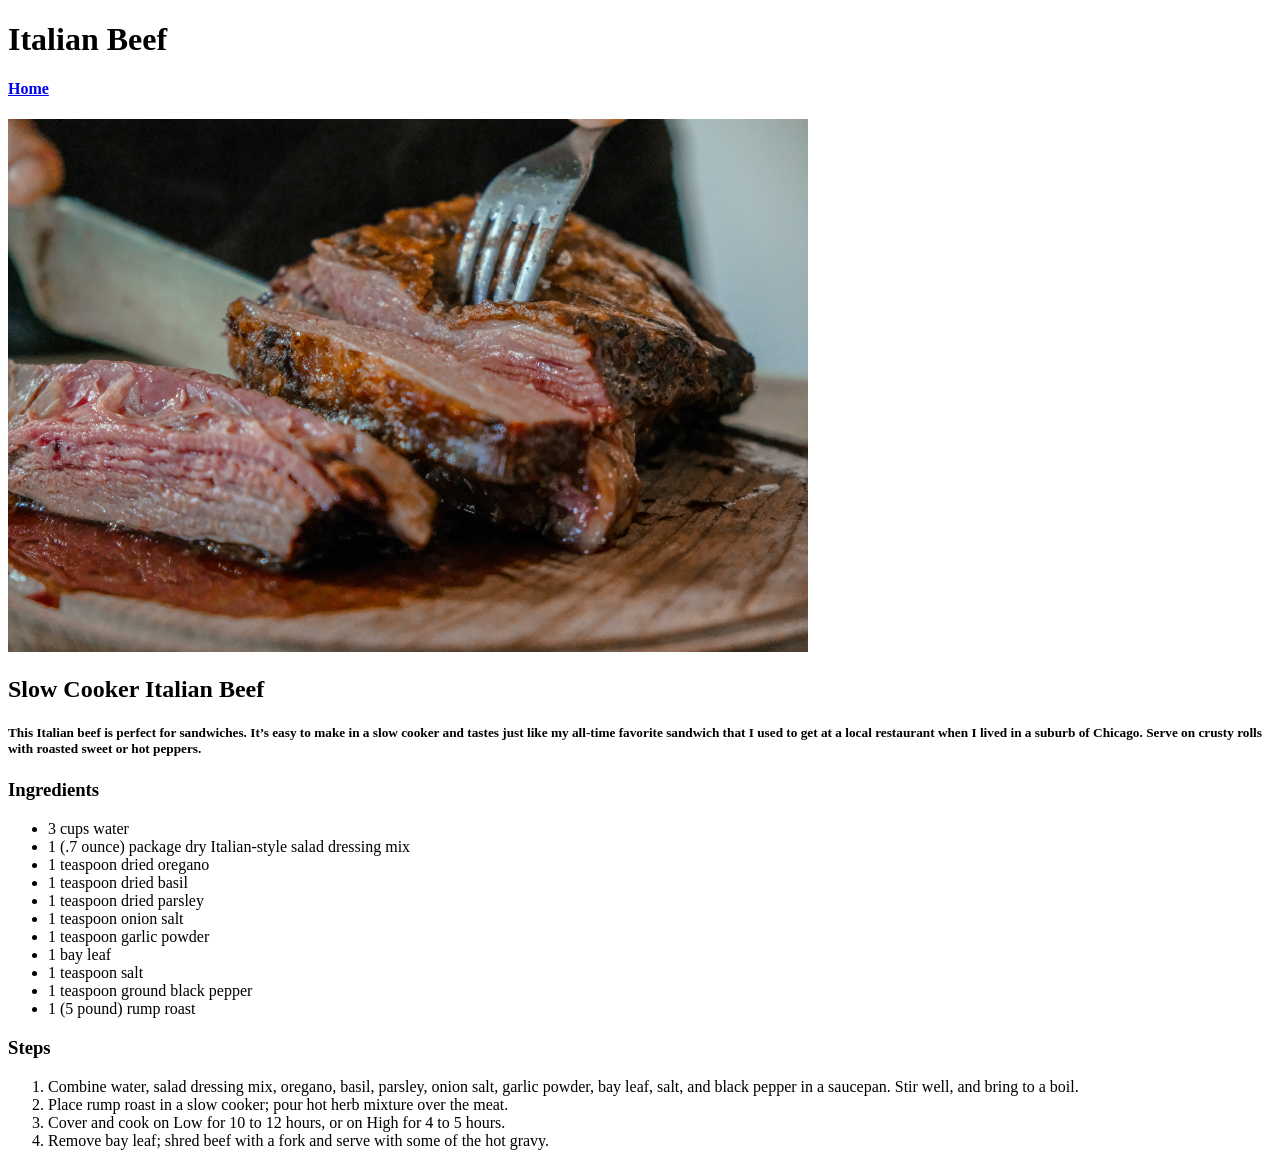
==== recipes/italian-beef.html @ 1b2bb9dc "Add main and submain web pages" ====
<!DOCTYPE html>
<html lang="en">
<head>
    <meta charset="UTF-8">
    <meta name="viewport" content="width=device-width, initial-scale=1.0">
    <title>Italian Beef</title>
</head>
<body>
 <h1>Italian Beef</h1>
     <p><h4><a href="../index.html">Home</a></h4></p>
     <img src="../images/italian-beef.jpg" alt="person slicing an Italian Beef on brown wooden board" width="800" height="533">
<p><h2>Slow Cooker Italian Beef</h2></p>
    <p><h5>This Italian beef is perfect for sandwiches. It’s easy to make in a slow cooker and tastes just like my all-time favorite sandwich that I used to get at a local restaurant when I lived in a suburb of Chicago. Serve on crusty rolls with roasted sweet or hot peppers.</h5></p>
    <p><h3>Ingredients</h3></p>
    <ul><li>3 cups water</li>
    <li>1 (.7 ounce) package dry Italian-style salad dressing mix</li>
    <li>1 teaspoon dried oregano</li>
    <li>1 teaspoon dried basil</li>
    <li>1 teaspoon dried parsley</li>
    <li>1 teaspoon onion salt</li>
    <li>1 teaspoon garlic powder</li>
    <li>1 bay leaf</li>
    <li>1 teaspoon salt</li>
    <li>1 teaspoon ground black pepper</li>
    <li>1 (5 pound) rump roast</li></ul>
    <h3>Steps</h3>
    <ol><li>Combine water, salad dressing mix, oregano, basil, parsley, onion salt, garlic powder, bay leaf, salt, and black pepper in a saucepan. Stir well, and bring to a boil.</li>
    <li>Place rump roast in a slow cooker; pour hot herb mixture over the meat.</li>
    <li>Cover and cook on Low for 10 to 12 hours, or on High for 4 to 5 hours.</li>
    <li>Remove bay leaf; shred beef with a fork and serve with some of the hot gravy.</li>
    </ol>
</body>
</html>
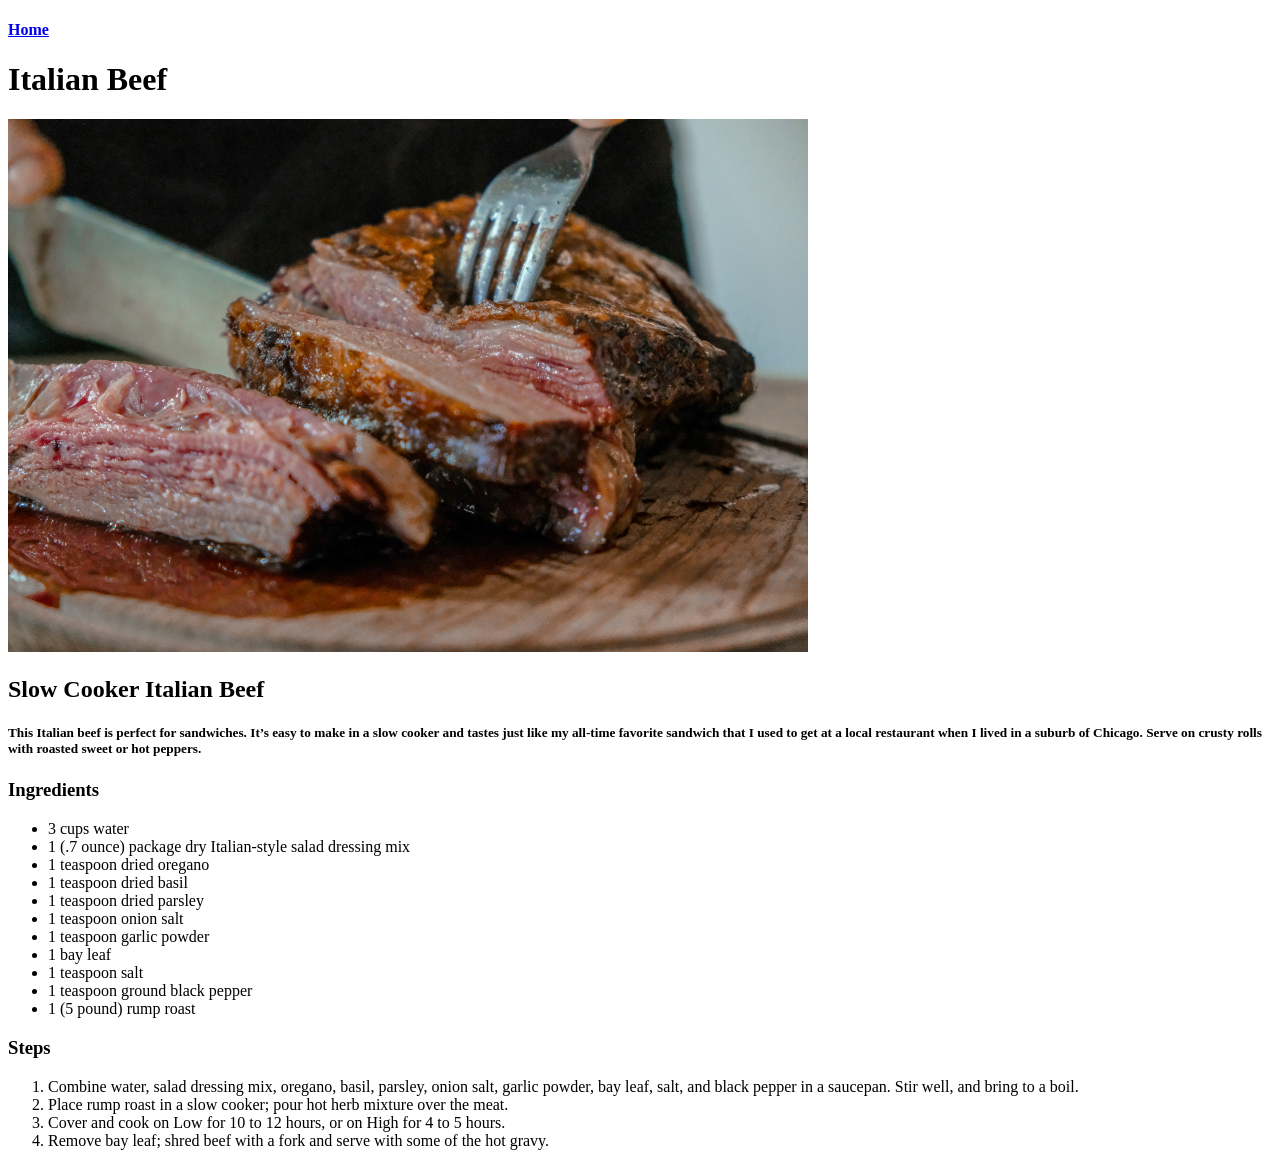
==== commit cbbd14d1: "Change link back to index page position At first the position of each page link "home" to index page" ====
--- a/recipes/italian-beef.html
+++ b/recipes/italian-beef.html
@@ -6,8 +6,8 @@
     <title>Italian Beef</title>
 </head>
 <body>
+     <p><h4><a href="../index.html">Home</a></h4></p>
  <h1>Italian Beef</h1>
-     <p><h4><a href="../index.html">Home</a></h4></p>
      <img src="../images/italian-beef.jpg" alt="person slicing an Italian Beef on brown wooden board" width="800" height="533">
 <p><h2>Slow Cooker Italian Beef</h2></p>
     <p><h5>This Italian beef is perfect for sandwiches. It’s easy to make in a slow cooker and tastes just like my all-time favorite sandwich that I used to get at a local restaurant when I lived in a suburb of Chicago. Serve on crusty rolls with roasted sweet or hot peppers.</h5></p>
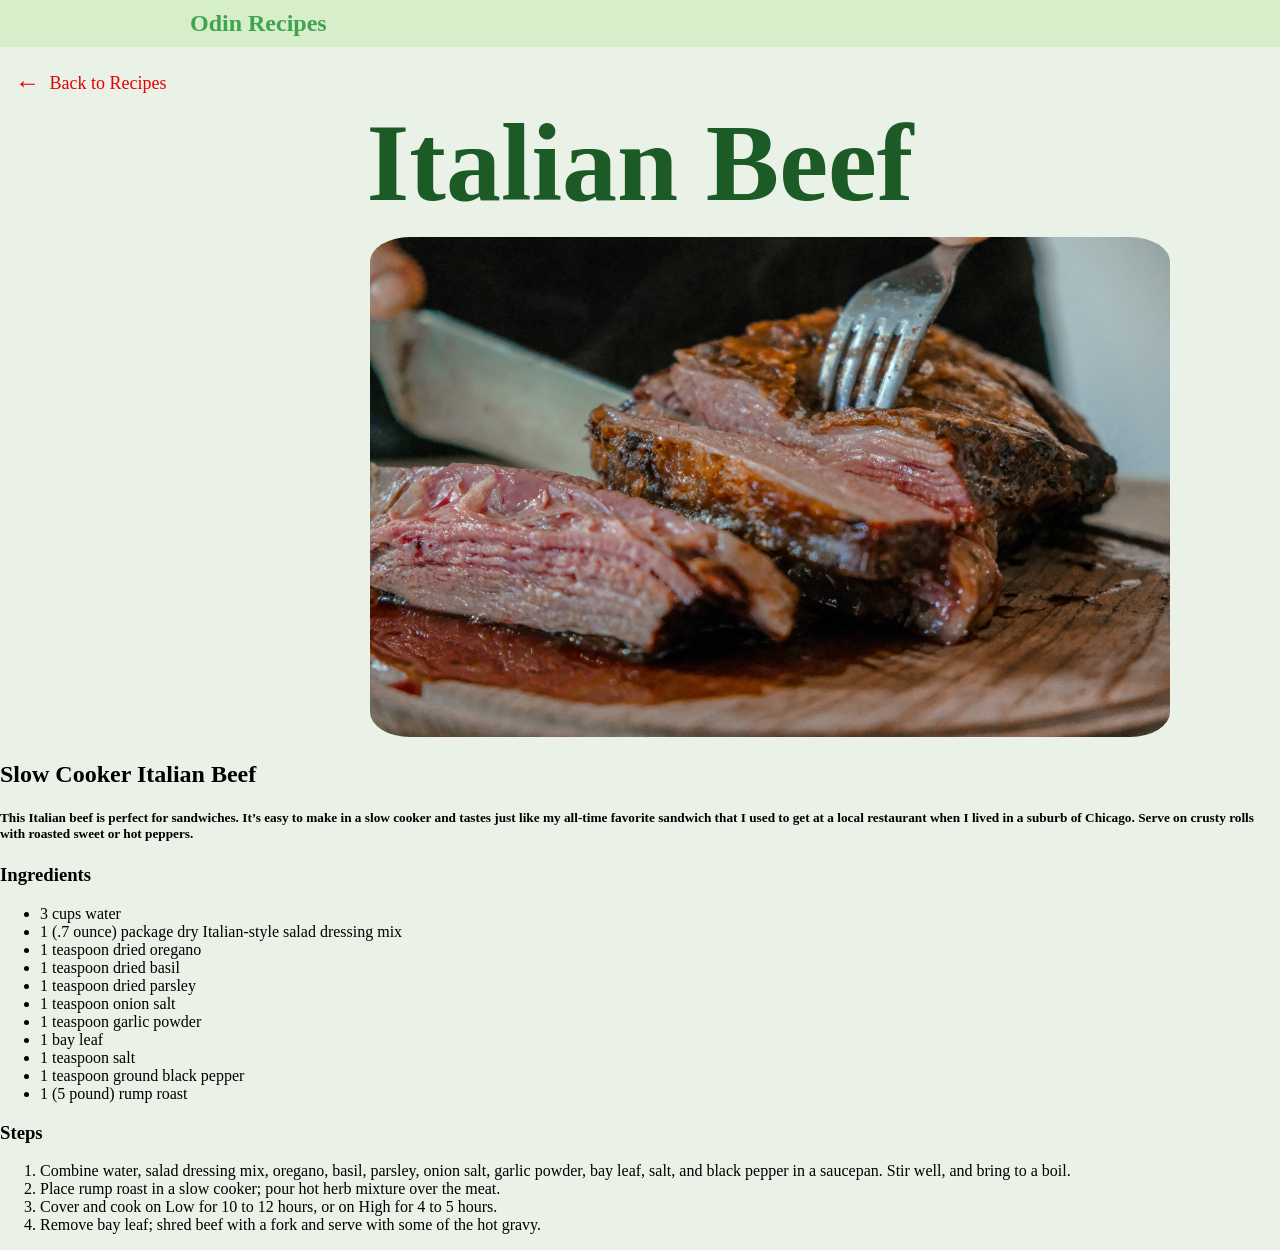
==== commit a9e45e3e: "Add recipe pages style" ====
--- a/recipes/italian-beef.html
+++ b/recipes/italian-beef.html
@@ -4,14 +4,24 @@
     <meta charset="UTF-8">
     <meta name="viewport" content="width=device-width, initial-scale=1.0">
     <title>Italian Beef</title>
+    <link rel="stylesheet" href="styles.css">
 </head>
 <body>
-     <p><h4><a href="../index.html">Home</a></h4></p>
- <h1>Italian Beef</h1>
-     <img src="../images/italian-beef.jpg" alt="person slicing an Italian Beef on brown wooden board" width="800" height="533">
+    <h2 class="header">Odin Recipes</h2>
+
+    <div class="ref">
+
+    <a class="ref" href="../index.html"><span class="arrow">&larr;</span>
+        Back to Recipes</a>
+   </div>
+
+ <h1 class="foodname">Italian Beef</h1>
+
+     <img class="image" src="../images/italian-beef.jpg" alt="person slicing an Italian Beef on brown wooden board" width="800" height="500">
+
 <p><h2>Slow Cooker Italian Beef</h2></p>
-    <p><h5>This Italian beef is perfect for sandwiches. It’s easy to make in a slow cooker and tastes just like my all-time favorite sandwich that I used to get at a local restaurant when I lived in a suburb of Chicago. Serve on crusty rolls with roasted sweet or hot peppers.</h5></p>
-    <p><h3>Ingredients</h3></p>
+    <h5>This Italian beef is perfect for sandwiches. It’s easy to make in a slow cooker and tastes just like my all-time favorite sandwich that I used to get at a local restaurant when I lived in a suburb of Chicago. Serve on crusty rolls with roasted sweet or hot peppers.</h5>
+    <h3>Ingredients</h3>
     <ul><li>3 cups water</li>
     <li>1 (.7 ounce) package dry Italian-style salad dressing mix</li>
     <li>1 teaspoon dried oregano</li>
--- a/recipes/styles.css
+++ b/recipes/styles.css
@@ -0,0 +1,46 @@
+body {
+    background-color: #EAF1E7;
+    box-sizing: border-box;
+    font-family: "Times New Roman", Times, serif;
+    min-height: 100vh;
+    margin: 0;
+}
+
+.header {
+    color: rgb(64, 163, 80);
+    background-color: rgb(214, 238, 202);
+    margin-top: 0px;
+    padding-top: 10px;
+    padding-bottom: 10px;
+    padding-left: 190px;
+    font-weight: bolder
+}
+
+.ref {
+    color: rgb(226, 2, 2);
+    font-size: 18px;
+    text-decoration: none;
+    margin-left: 10px;
+}
+
+.arrow {
+    font-size: 25px;
+    position: relative;
+    top: 2px;
+    right: 5px;
+}
+
+.foodname {
+    color: rgb(28, 91, 38);
+    text-align: center;
+    margin-top: 5px;
+    margin-bottom: 10px;
+    font-size: 110px;
+}
+
+.image {
+    margin-top: 0px;
+    margin-left: 370px;
+    border-radius: 5%;
+    border: 2px;
+}
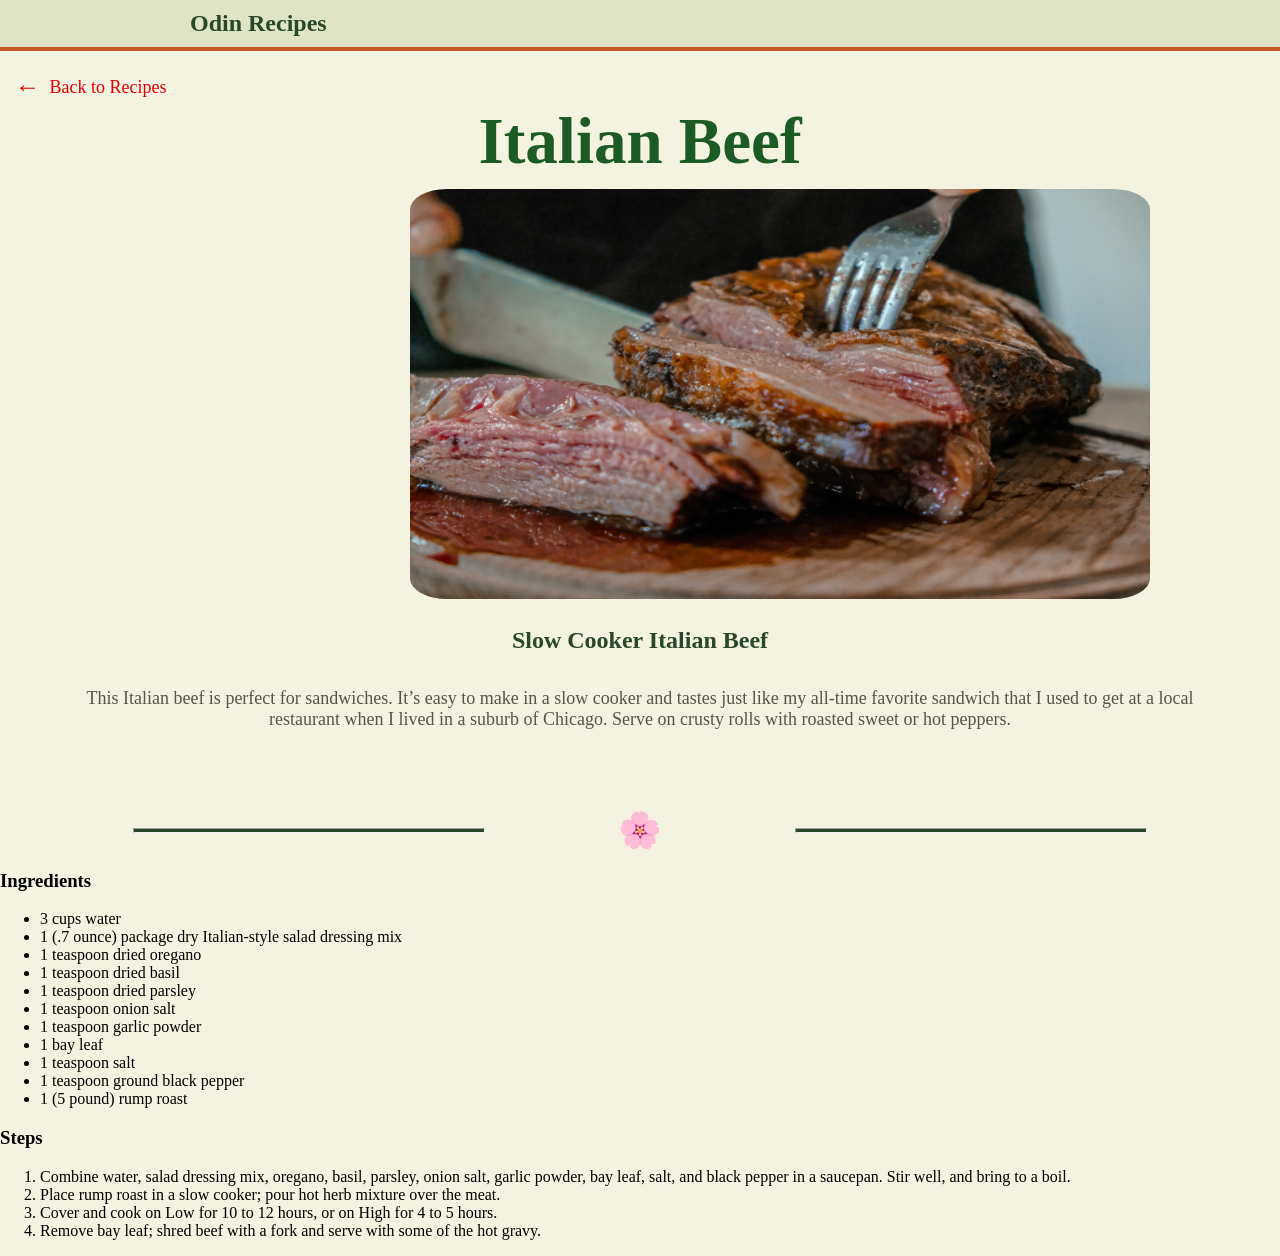
==== commit 2174b745: "Add style to recipe page" ====
--- a/recipes/italian-beef.html
+++ b/recipes/italian-beef.html
@@ -17,10 +17,18 @@
 
  <h1 class="foodname">Italian Beef</h1>
 
-     <img class="image" src="../images/italian-beef.jpg" alt="person slicing an Italian Beef on brown wooden board" width="800" height="500">
+     <img class="image" src="../images/italian-beef.jpg" alt="person slicing an Italian Beef on brown wooden board" width="740" height="410">
 
-<p><h2>Slow Cooker Italian Beef</h2></p>
-    <h5>This Italian beef is perfect for sandwiches. It’s easy to make in a slow cooker and tastes just like my all-time favorite sandwich that I used to get at a local restaurant when I lived in a suburb of Chicago. Serve on crusty rolls with roasted sweet or hot peppers.</h5>
+     <p class="shortname">Slow Cooker Italian Beef</p>
+     <p class="discription">This Italian beef is perfect for sandwiches. It’s easy to make in a slow cooker and tastes just like my all-time favorite sandwich that I used to get at a local restaurant when I lived in a suburb of Chicago. Serve on crusty rolls with roasted sweet or hot peppers.</p>
+
+     <div class="separator">
+    <hr>
+    <span class="flower">🌸</span>
+    <hr>
+</div>
+
+    
     <h3>Ingredients</h3>
     <ul><li>3 cups water</li>
     <li>1 (.7 ounce) package dry Italian-style salad dressing mix</li>
--- a/recipes/styles.css
+++ b/recipes/styles.css
@@ -1,5 +1,5 @@
 body {
-    background-color: #EAF1E7;
+    background-color: #F4F2E1;
     box-sizing: border-box;
     font-family: "Times New Roman", Times, serif;
     min-height: 100vh;
@@ -7,13 +7,14 @@
 }
 
 .header {
-    color: rgb(64, 163, 80);
-    background-color: rgb(214, 238, 202);
+    color: #29482B;
+    background-color:#E0E4C6;
     margin-top: 0px;
     padding-top: 10px;
     padding-bottom: 10px;
     padding-left: 190px;
-    font-weight: bolder
+    font-weight: bolder;
+    border-bottom: 4px solid #C15A28;
 }
 
 .ref {
@@ -35,12 +36,45 @@
     text-align: center;
     margin-top: 5px;
     margin-bottom: 10px;
-    font-size: 110px;
+    font-size: 65px;
 }
 
 .image {
     margin-top: 0px;
-    margin-left: 370px;
+    margin-left: 410px;
     border-radius: 5%;
     border: 2px;
+}
+
+.shortname {
+    color: #29482B;
+    text-align: center;
+    font-size: 24px;
+    font-weight: bold;
+}
+
+.discription {
+    color: #55554C;
+    text-align: center;
+    font-size: 18px;
+    padding-top: 10px;
+    padding-bottom: 10px;
+    padding-left: 50px;
+    padding-right: 50px;
+}
+
+.separator {
+    display: flex;
+    align-items: center;
+    margin-top: 70px;
+}
+
+hr {
+    background-color: #29482B;
+    width: 350px;
+    height: 3px;
+}
+
+.flower {
+    font-size: 35px;
 }
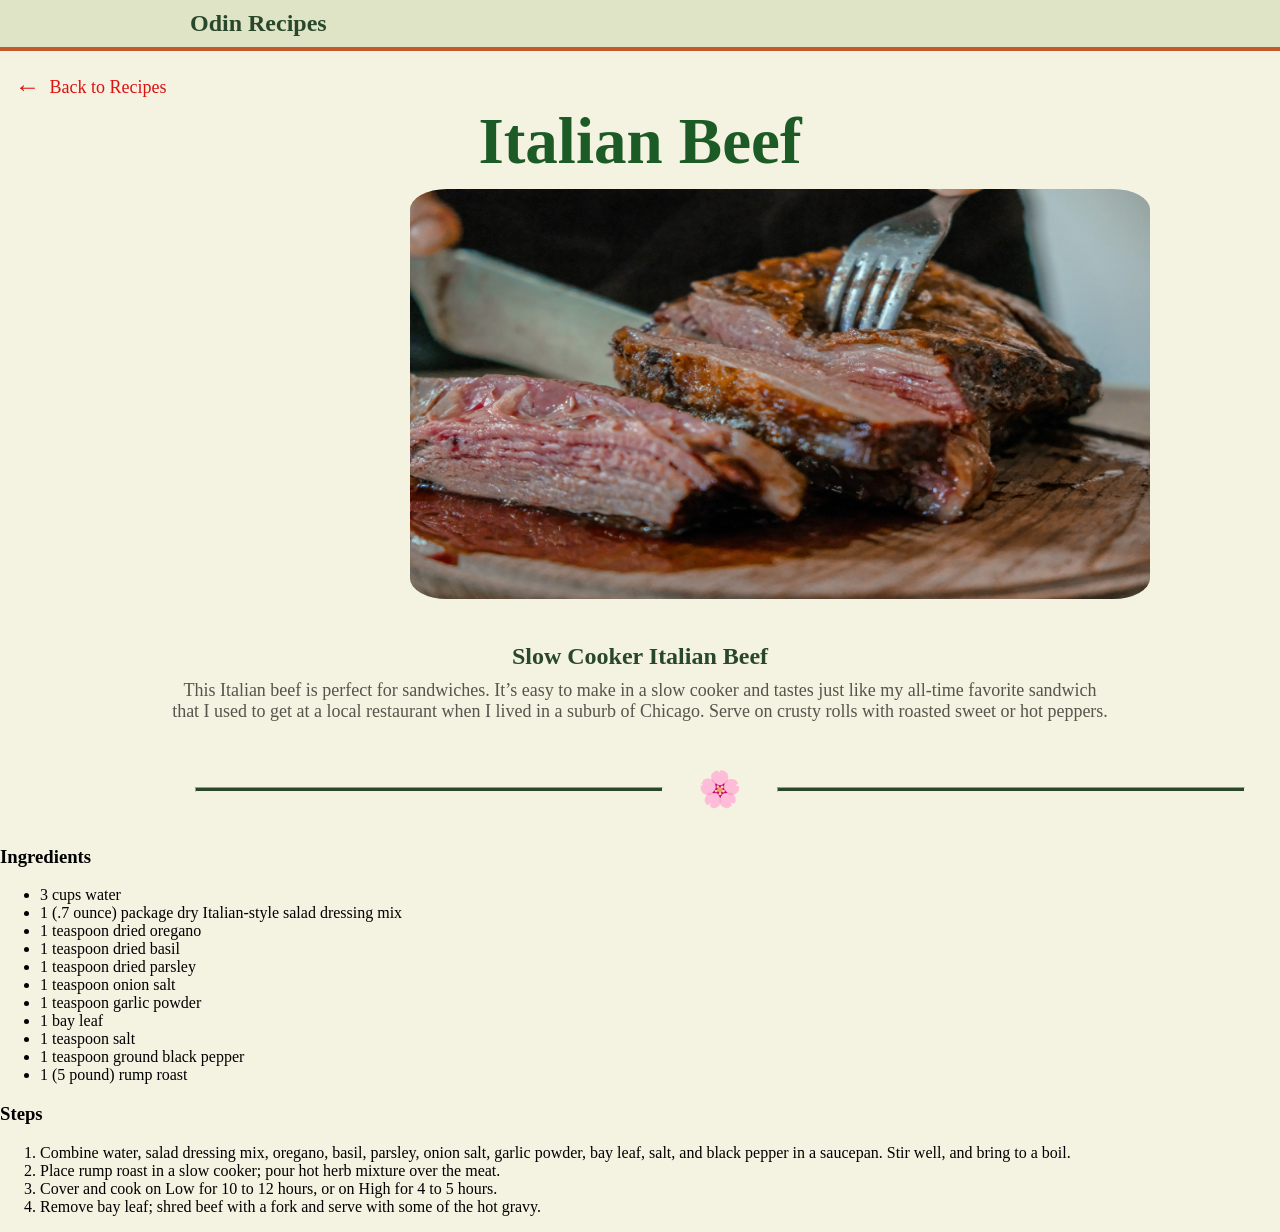
==== commit 78976a6f: "Adjust styles" ====
--- a/recipes/italian-beef.html
+++ b/recipes/italian-beef.html
@@ -20,7 +20,7 @@
      <img class="image" src="../images/italian-beef.jpg" alt="person slicing an Italian Beef on brown wooden board" width="740" height="410">
 
      <p class="shortname">Slow Cooker Italian Beef</p>
-     <p class="discription">This Italian beef is perfect for sandwiches. It’s easy to make in a slow cooker and tastes just like my all-time favorite sandwich that I used to get at a local restaurant when I lived in a suburb of Chicago. Serve on crusty rolls with roasted sweet or hot peppers.</p>
+     <p class="description">This Italian beef is perfect for sandwiches. It’s easy to make in a slow cooker and tastes just like my all-time favorite sandwich that I used to get at a local restaurant when I lived in a suburb of Chicago. Serve on crusty rolls with roasted sweet or hot peppers.</p>
 
      <div class="separator">
     <hr>
--- a/recipes/styles.css
+++ b/recipes/styles.css
@@ -18,7 +18,7 @@
 }
 
 .ref {
-    color: rgb(226, 2, 2);
+    color: rgb(222, 17, 17);
     font-size: 18px;
     text-decoration: none;
     margin-left: 10px;
@@ -51,30 +51,37 @@
     text-align: center;
     font-size: 24px;
     font-weight: bold;
+    margin-top: 40px;
+    margin-bottom: 0px;
 }
 
-.discription {
+.description {
     color: #55554C;
     text-align: center;
     font-size: 18px;
+    margin-top: 0px;
     padding-top: 10px;
     padding-bottom: 10px;
-    padding-left: 50px;
-    padding-right: 50px;
+    padding-left: 170px;
+    padding-right: 170px;
 }
 
 .separator {
     display: flex;
     align-items: center;
-    margin-top: 70px;
+    margin-top: 20px;
+    margin-left: 160px;
 }
 
 hr {
     background-color: #29482B;
-    width: 350px;
+    width: 500px;
     height: 3px;
+    margin: 35px;
+    
 }
 
 .flower {
     font-size: 35px;
+    margin: 0px;
 }
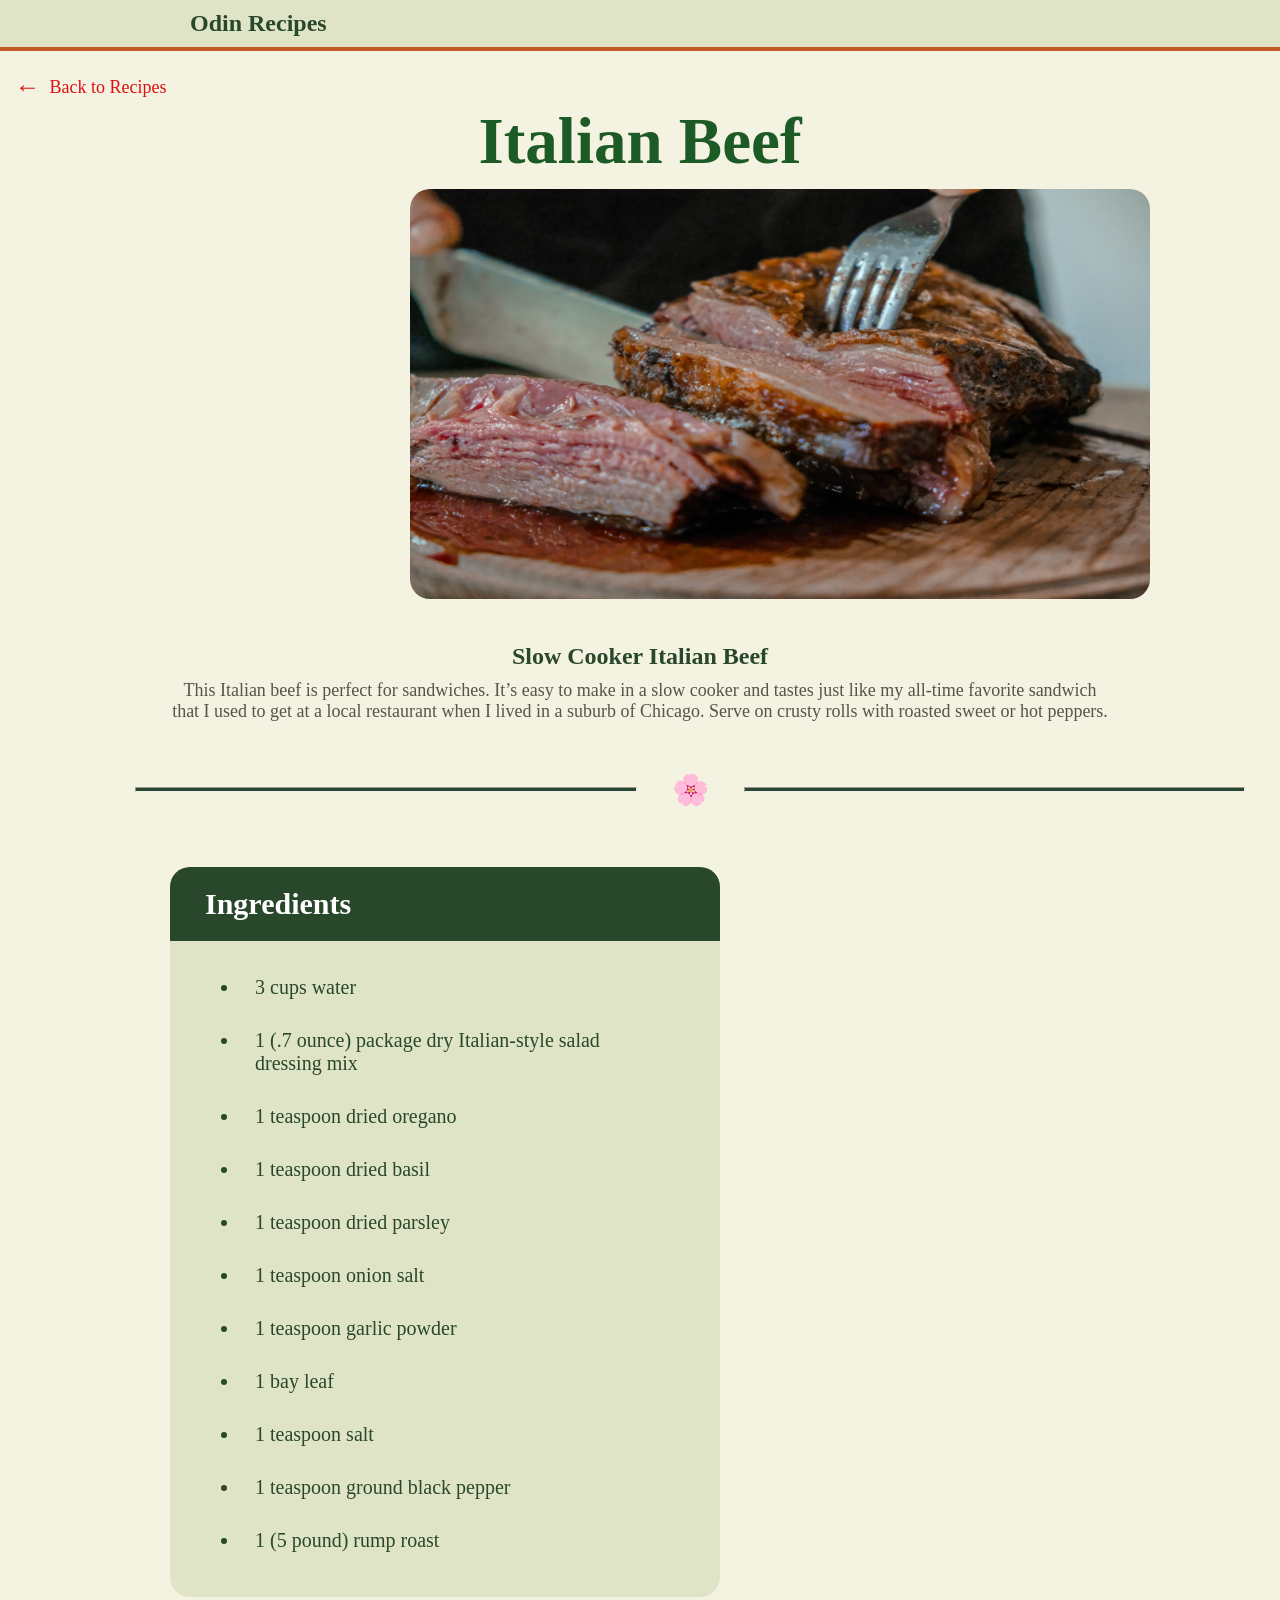
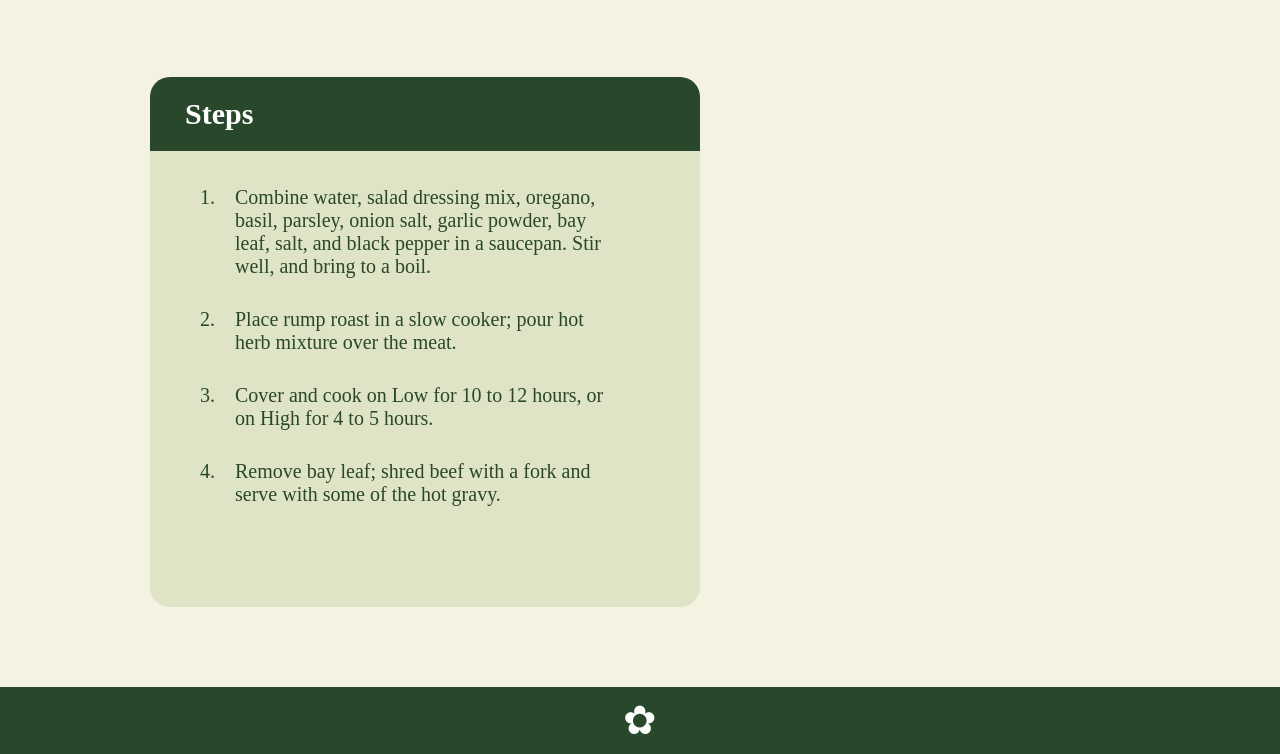
==== commit 5e75eaba: "Finish Italian beef page style" ====
--- a/recipes/italian-beef.html
+++ b/recipes/italian-beef.html
@@ -29,8 +29,8 @@
 </div>
 
     
-    <h3>Ingredients</h3>
-    <ul><li>3 cups water</li>
+   <div class="ingredients"><p class="ingheader">Ingredients</p>
+    <ul class="inlist"><li>3 cups water</li>
     <li>1 (.7 ounce) package dry Italian-style salad dressing mix</li>
     <li>1 teaspoon dried oregano</li>
     <li>1 teaspoon dried basil</li>
@@ -40,12 +40,15 @@
     <li>1 bay leaf</li>
     <li>1 teaspoon salt</li>
     <li>1 teaspoon ground black pepper</li>
-    <li>1 (5 pound) rump roast</li></ul>
-    <h3>Steps</h3>
-    <ol><li>Combine water, salad dressing mix, oregano, basil, parsley, onion salt, garlic powder, bay leaf, salt, and black pepper in a saucepan. Stir well, and bring to a boil.</li>
+    <li>1 (5 pound) rump roast</li></ul></div>
+
+   <div class="steps"><p class="ingheader">Steps</p>
+    <ol class="inlist"><li>Combine water, salad dressing mix, oregano, basil, parsley, onion salt, garlic powder, bay leaf, salt, and black pepper in a saucepan. Stir well, and bring to a boil.</li>
     <li>Place rump roast in a slow cooker; pour hot herb mixture over the meat.</li>
     <li>Cover and cook on Low for 10 to 12 hours, or on High for 4 to 5 hours.</li>
     <li>Remove bay leaf; shred beef with a fork and serve with some of the hot gravy.</li>
-    </ol>
+    </ol></div>
+    
+    <p class="footer">&#10047;</p>
 </body>
 </html>
--- a/recipes/styles.css
+++ b/recipes/styles.css
@@ -42,7 +42,7 @@
 .image {
     margin-top: 0px;
     margin-left: 410px;
-    border-radius: 5%;
+    border-radius: 20px;
     border: 2px;
 }
 
@@ -70,18 +70,74 @@
     display: flex;
     align-items: center;
     margin-top: 20px;
-    margin-left: 160px;
+    margin-left: 100px;
 }
 
 hr {
     background-color: #29482B;
-    width: 500px;
+    width: 600px;
     height: 3px;
     margin: 35px;
     
 }
 
 .flower {
-    font-size: 35px;
+    font-size: 30px;
     margin: 0px;
-}+}
+
+.ingredients,.steps {
+    vertical-align: top;
+    margin-bottom: 40px;
+    margin-top: 40px;
+    width: 550px;
+    background-color: #E0E4C6;
+    border-radius: 20px;
+    overflow: hidden;
+}
+
+.ingredients {
+    display: inline-block;
+    margin-left: 170px;
+    height: 730px;
+    
+    
+}
+
+.steps {
+    display: inline-block;
+    margin-left: 150px;
+    height: 530px;
+}
+
+.ingheader {
+    color: white;
+    background-color: #29482B;
+    font-size: 30px;
+    font-weight: bold;
+    padding: 20px;
+    padding-left: 35px;
+    margin-top: 0px;
+    margin-bottom: 0px;
+}
+
+.inlist {
+    font-size: 20px;
+    color: #29482B;
+    padding: 0px 80px 10px 70px;
+    
+}
+
+.inlist li {
+    padding: 15px;
+}
+
+.footer {
+    color: white;
+    text-align: center;
+    font-size: 40px;
+    background-color: #29482B;
+    margin-bottom: 0px;
+    padding: 10px;
+}
+
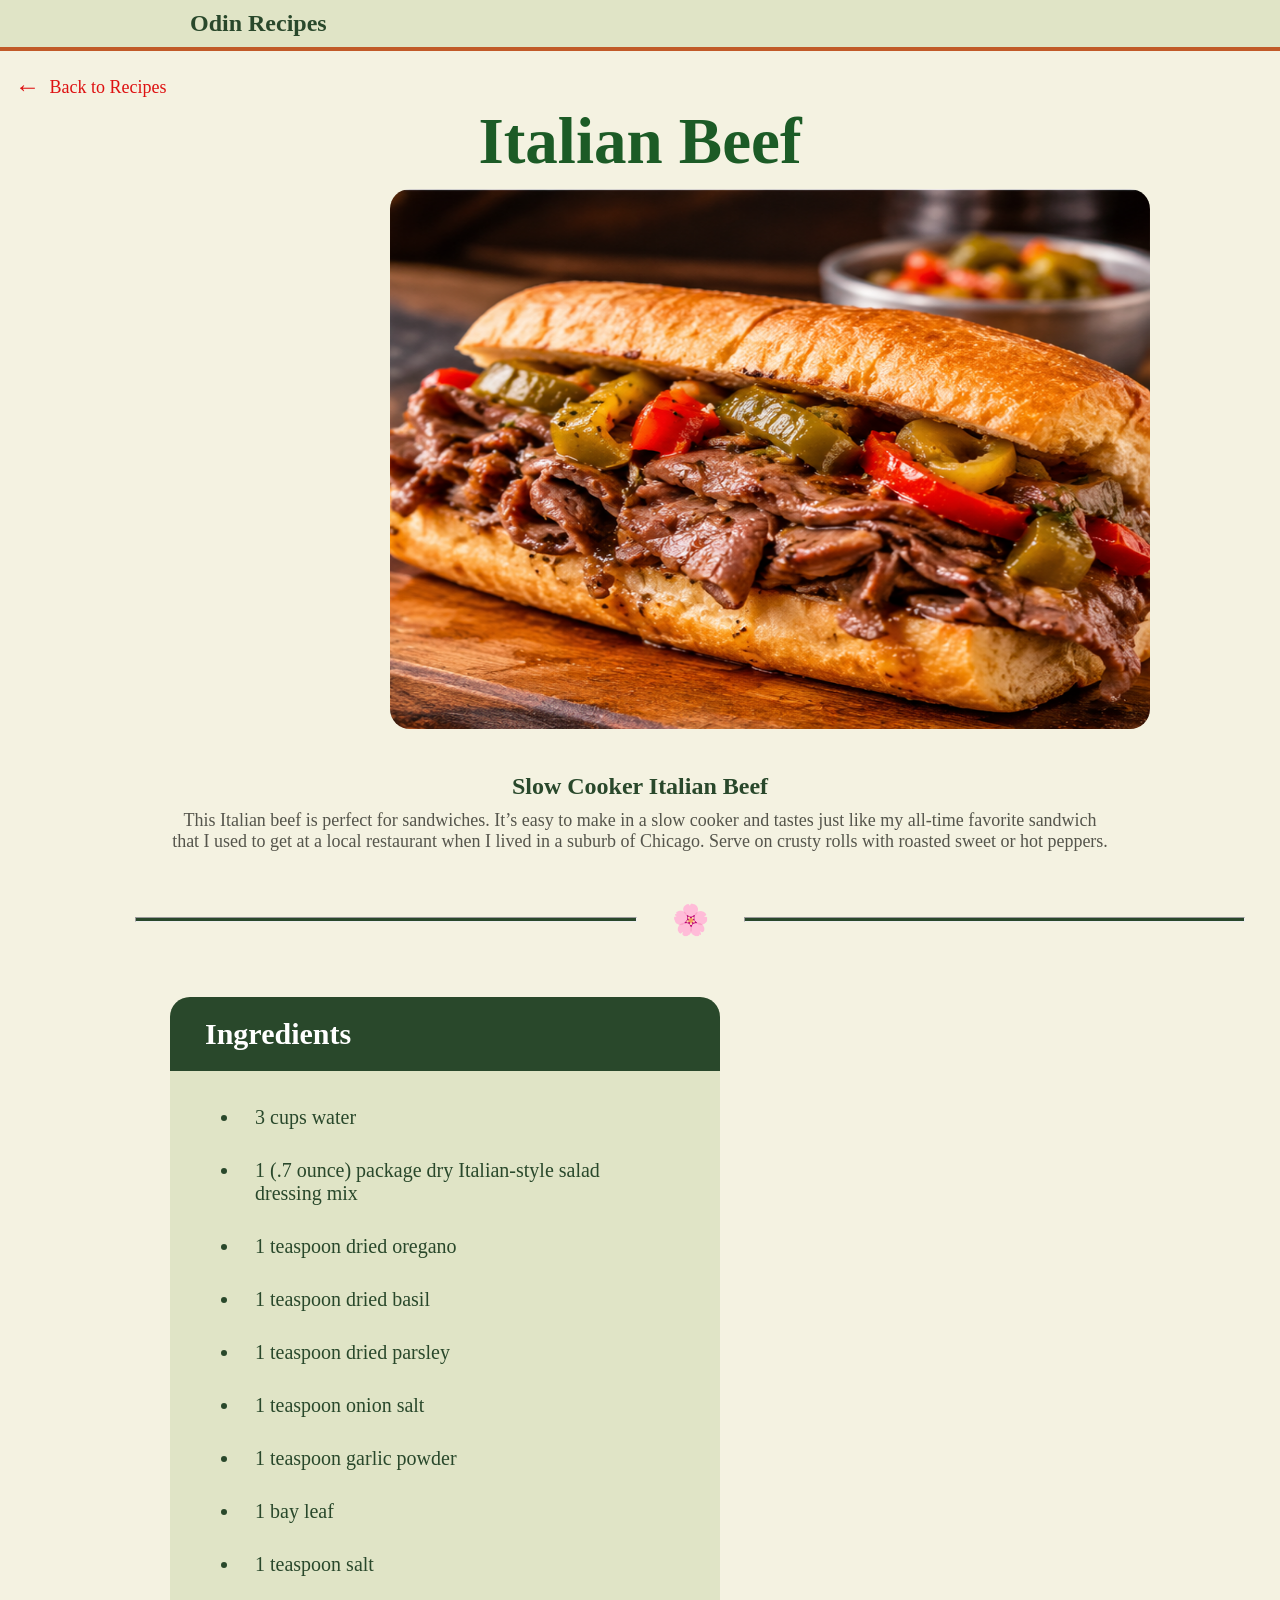
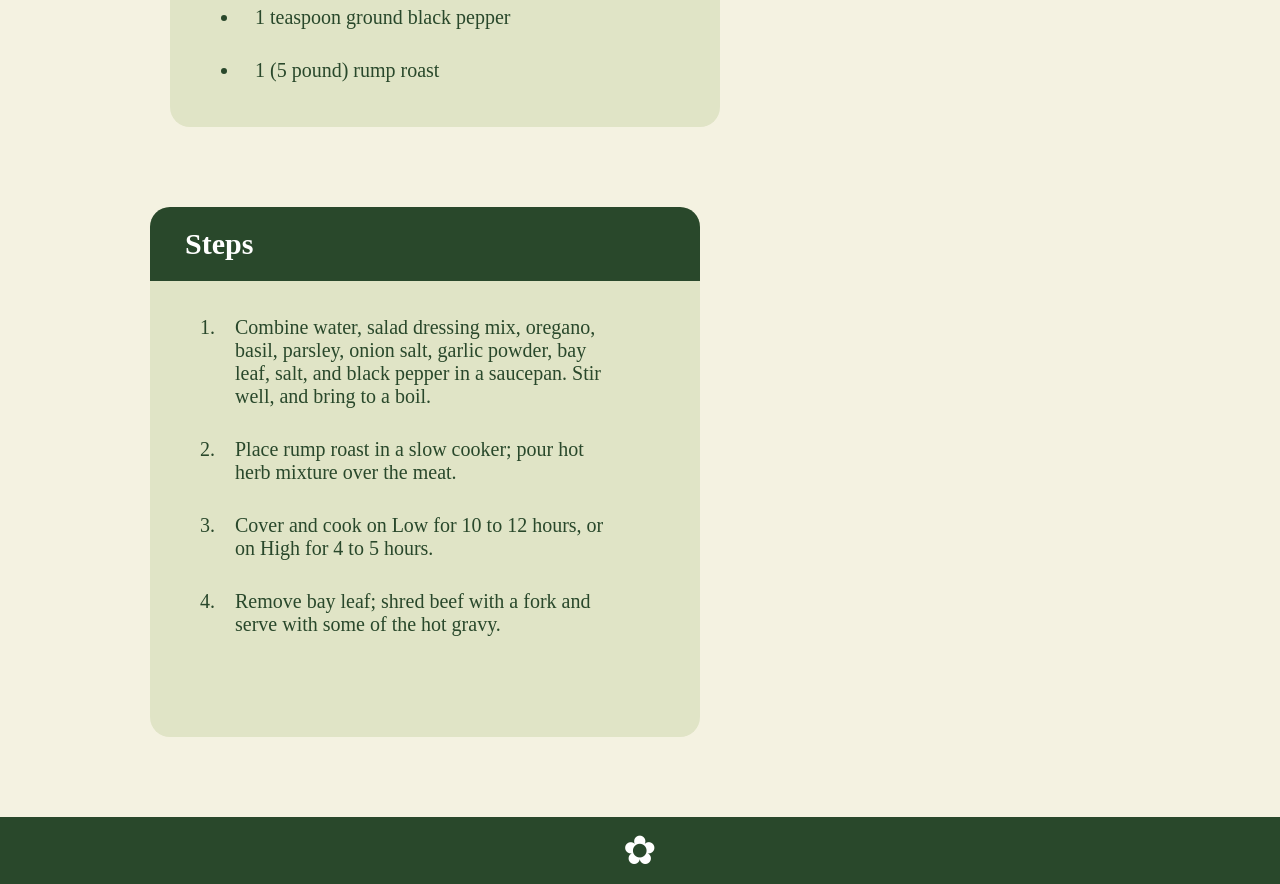
==== commit 69243b13: "Update to better images" ====
--- a/recipes/italian-beef.html
+++ b/recipes/italian-beef.html
@@ -17,7 +17,7 @@
 
  <h1 class="foodname">Italian Beef</h1>
 
-     <img class="image" src="../images/italian-beef.jpg" alt="person slicing an Italian Beef on brown wooden board" width="740" height="410">
+     <img class="image" src="../images/italian-beef2.png" alt="person slicing an Italian Beef on brown wooden board" width="760" height="540">
 
      <p class="shortname">Slow Cooker Italian Beef</p>
      <p class="description">This Italian beef is perfect for sandwiches. It’s easy to make in a slow cooker and tastes just like my all-time favorite sandwich that I used to get at a local restaurant when I lived in a suburb of Chicago. Serve on crusty rolls with roasted sweet or hot peppers.</p>
--- a/recipes/styles.css
+++ b/recipes/styles.css
@@ -41,10 +41,11 @@
 
 .image {
     margin-top: 0px;
-    margin-left: 410px;
+    margin-left: 390px;
     border-radius: 20px;
     border: 2px;
 }
+
 
 .shortname {
     color: #29482B;
@@ -53,6 +54,15 @@
     font-weight: bold;
     margin-top: 40px;
     margin-bottom: 0px;
+}
+
+.shortnamekal {
+    color: #29482B;
+    font-size: 24px;
+    font-weight: bold;
+    margin-left: 610px;
+    margin-top: 40px;
+    margin-bottom: 10px;
 }
 
 .description {
@@ -96,18 +106,38 @@
     overflow: hidden;
 }
 
+.ingredientskal,.stepskal {
+    vertical-align: top;
+    margin-bottom: 40px;
+    margin-top: 40px;
+    width: 500px;
+    background-color: #E0E4C6;
+    border-radius: 20px;
+    overflow: hidden;
+}
+
 .ingredients {
     display: inline-block;
     margin-left: 170px;
     height: 730px;
-    
-    
+}
+
+.ingredientskal {
+    display: inline-block;
+    margin-left: 200px;
+    height: 500px;
 }
 
 .steps {
     display: inline-block;
     margin-left: 150px;
     height: 530px;
+}
+
+.stepskal {
+    display: inline-block;
+    margin-left: 190px;
+    height: 500px;
 }
 
 .ingheader {
